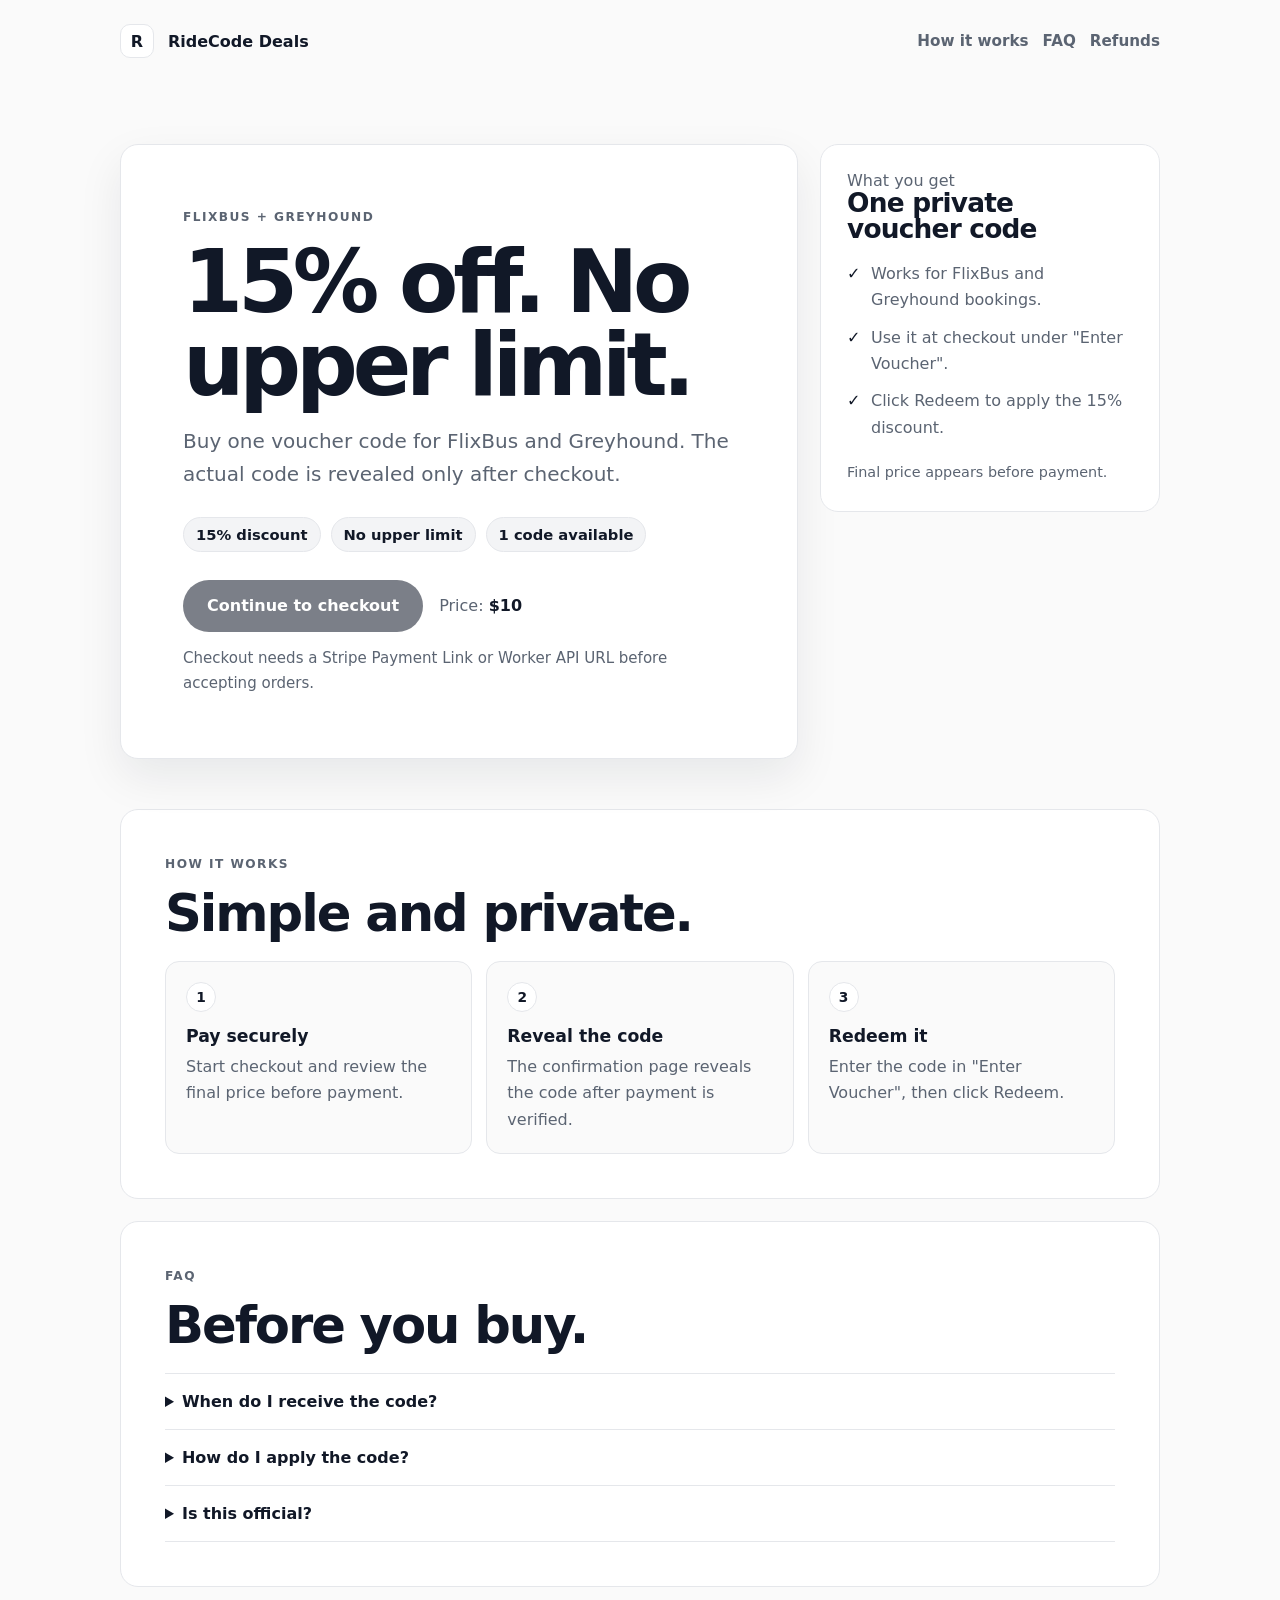
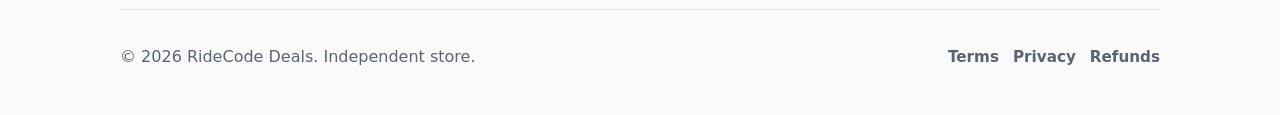
==== index.html @ 06319d0a "Simplify storefront design" ====
<!doctype html>
<html lang="en">
  <head>
    <meta charset="utf-8" />
    <meta name="viewport" content="width=device-width, initial-scale=1" />
    <meta
      name="description"
      content="Order an independent 15% FlixBus and Greyhound voucher code through secure checkout and reveal it after payment."
    />
    <title>RideCode Deals | 15% Off FlixBus & Greyhound</title>
    <link rel="stylesheet" href="styles.css" />
  </head>
  <body>
    <header class="site-header">
      <a class="brand" href="index.html" aria-label="RideCode Deals home">
        <span class="brand-mark">R</span>
        <span>RideCode Deals</span>
      </a>
      <nav aria-label="Primary navigation">
        <a href="#how-it-works">How it works</a>
        <a href="#faq">FAQ</a>
        <a href="refunds.html">Refunds</a>
      </nav>
    </header>

    <main>
      <section class="hero-section">
        <div class="hero-copy-block">
          <p class="eyebrow">FlixBus + Greyhound</p>
          <h1>15% off. No upper limit.</h1>
          <p class="hero-copy">
            Buy one voucher code for FlixBus and Greyhound. The actual code is
            revealed only after checkout.
          </p>

          <div class="offer-summary" aria-label="Offer details">
            <span>15% discount</span>
            <span>No upper limit</span>
            <span><strong id="code-count">1</strong> code available</span>
          </div>

          <div class="cta-row">
            <button class="primary-button checkout-button" type="button">
              Continue to checkout
            </button>
            <span class="price-inline">Price: <strong id="price">Loading...</strong></span>
          </div>
          <p class="status-message" role="status"></p>
        </div>

        <aside class="checkout-card" aria-live="polite">
          <span class="price-label">What you get</span>
          <h2>One private voucher code</h2>
          <ul class="check-list">
            <li>Works for FlixBus and Greyhound bookings.</li>
            <li>Use it at checkout under "Enter Voucher".</li>
            <li>Click Redeem to apply the 15% discount.</li>
          </ul>
          <p id="currency-note" class="quiet-note">Final price appears before payment.</p>
        </aside>
      </section>

      <section id="how-it-works" class="section-block">
        <div class="section-heading compact">
          <p class="eyebrow">How it works</p>
          <h2>Simple and private.</h2>
        </div>
        <div class="details-grid">
          <article>
            <span class="step-number">1</span>
            <h3>Pay securely</h3>
            <p>Start checkout and review the final price before payment.</p>
          </article>
          <article>
            <span class="step-number">2</span>
            <h3>Reveal the code</h3>
            <p>The confirmation page reveals the code after payment is verified.</p>
          </article>
          <article>
            <span class="step-number">3</span>
            <h3>Redeem it</h3>
            <p>Enter the code in "Enter Voucher", then click Redeem.</p>
          </article>
        </div>
      </section>

      <section id="faq" class="section-block faq-block">
        <div class="section-heading compact">
          <p class="eyebrow">FAQ</p>
          <h2>Before you buy.</h2>
        </div>
        <details>
          <summary>When do I receive the code?</summary>
          <p>The code is shown after payment is confirmed.</p>
        </details>
        <details>
          <summary>How do I apply the code?</summary>
          <p>During checkout, open "Enter Voucher", paste the code, and click Redeem.</p>
        </details>
        <details>
          <summary>Is this official?</summary>
          <p>
            No. This is an independent store and is not affiliated with,
            endorsed by, or sponsored by FlixBus or Greyhound.
          </p>
        </details>
      </section>
    </main>

    <footer class="site-footer">
      <p>© <span id="year"></span> RideCode Deals. Independent store.</p>
      <div>
        <a href="terms.html">Terms</a>
        <a href="privacy.html">Privacy</a>
        <a href="refunds.html">Refunds</a>
      </div>
    </footer>

    <script src="config.js"></script>
    <script src="app.js"></script>
  </body>
</html>
---- styles.css ----
:root {
  color-scheme: light;
  --bg: #fafafa;
  --surface: #ffffff;
  --ink: #111827;
  --muted: #5b6472;
  --line: #e5e7eb;
  --accent: #111827;
  --accent-hover: #2b3443;
  --soft: #f3f4f6;
  --radius: 18px;
  --shadow: 0 18px 45px rgba(17, 24, 39, 0.08);
}

* {
  box-sizing: border-box;
}

html {
  scroll-behavior: smooth;
}

body {
  margin: 0;
  min-height: 100vh;
  font-family:
    Inter, ui-sans-serif, system-ui, -apple-system, BlinkMacSystemFont, "Segoe UI",
    sans-serif;
  color: var(--ink);
  background: var(--bg);
}

a {
  color: inherit;
}

p,
li {
  color: var(--muted);
  line-height: 1.65;
}

h1,
h2,
h3,
p {
  margin-top: 0;
}

h1 {
  max-width: 780px;
  margin-bottom: 18px;
  font-size: clamp(2.7rem, 7vw, 5.4rem);
  line-height: 0.96;
  letter-spacing: -0.06em;
}

h2 {
  margin-bottom: 12px;
  font-size: clamp(1.8rem, 4vw, 3.2rem);
  line-height: 1;
  letter-spacing: -0.04em;
}

h3 {
  margin-bottom: 8px;
  font-size: 1.08rem;
}

.site-header,
.site-footer,
main,
.page-shell {
  width: min(1040px, calc(100% - 32px));
  margin: 0 auto;
}

.site-header,
.site-footer {
  display: flex;
  align-items: center;
  justify-content: space-between;
  gap: 18px;
}

.site-header {
  padding: 24px 0;
}

.site-footer {
  padding: 34px 0 44px;
  border-top: 1px solid var(--line);
}

.site-footer p {
  margin: 0;
}

.brand,
.site-header nav,
.site-footer div {
  display: flex;
  align-items: center;
  gap: 14px;
}

.brand {
  color: var(--ink);
  font-weight: 800;
  text-decoration: none;
}

.brand-mark {
  display: inline-grid;
  width: 34px;
  height: 34px;
  place-items: center;
  border: 1px solid var(--line);
  border-radius: 10px;
  background: var(--surface);
}

.site-header nav a,
.site-footer a,
.secondary-link {
  color: var(--muted);
  font-size: 0.95rem;
  font-weight: 650;
  text-decoration: none;
}

.site-header nav a:hover,
.site-footer a:hover,
.secondary-link:hover {
  color: var(--ink);
}

.hero-section {
  display: grid;
  grid-template-columns: minmax(0, 1fr) 340px;
  gap: 22px;
  align-items: start;
  padding: 62px 0 28px;
}

.hero-copy-block,
.checkout-card,
.section-block,
.hero-card,
.policy-card,
.notice-card {
  border: 1px solid var(--line);
  border-radius: var(--radius);
  background: var(--surface);
}

.hero-copy-block {
  padding: clamp(30px, 6vw, 62px);
  box-shadow: var(--shadow);
}

.checkout-card {
  position: sticky;
  top: 20px;
  padding: 26px;
}

.eyebrow {
  margin: 0 0 14px;
  color: var(--muted);
  font-size: 0.76rem;
  font-weight: 800;
  letter-spacing: 0.12em;
  text-transform: uppercase;
}

.hero-copy {
  max-width: 650px;
  margin-bottom: 26px;
  font-size: clamp(1.05rem, 2vw, 1.25rem);
}

.offer-summary {
  display: flex;
  flex-wrap: wrap;
  gap: 10px;
  margin-bottom: 28px;
}

.offer-summary span {
  padding: 8px 12px;
  border: 1px solid var(--line);
  border-radius: 999px;
  color: var(--ink);
  background: var(--soft);
  font-size: 0.92rem;
  font-weight: 700;
}

.cta-row {
  display: flex;
  flex-wrap: wrap;
  align-items: center;
  gap: 16px;
}

.primary-button,
.secondary-button {
  display: inline-flex;
  align-items: center;
  justify-content: center;
  min-height: 52px;
  padding: 0 24px;
  border: 0;
  border-radius: 999px;
  font: inherit;
  font-weight: 800;
  cursor: pointer;
  transition:
    background 160ms ease,
    opacity 160ms ease,
    transform 160ms ease;
}

.primary-button {
  color: #fff;
  background: var(--accent);
}

.secondary-button {
  margin-top: 16px;
  color: #fff;
  background: var(--accent);
}

.primary-button:hover,
.secondary-button:hover {
  background: var(--accent-hover);
  transform: translateY(-1px);
}

.primary-button:disabled,
.secondary-button:disabled {
  cursor: not-allowed;
  opacity: 0.55;
  transform: none;
}

.link-button {
  text-decoration: none;
}

.price-inline,
.price-label,
.quiet-note,
.status-message {
  color: var(--muted);
}

.price-inline strong,
#price {
  color: var(--ink);
}

.status-message {
  min-height: 22px;
  margin: 14px 0 0;
  font-size: 0.94rem;
}

.checkout-card h2 {
  margin-bottom: 18px;
  font-size: 1.65rem;
  letter-spacing: -0.03em;
}

.check-list,
.policy-list {
  display: grid;
  gap: 11px;
  margin: 0;
  padding: 0;
  list-style: none;
}

.check-list li,
.policy-list li {
  position: relative;
  padding-left: 24px;
}

.check-list li::before,
.policy-list li::before {
  position: absolute;
  left: 0;
  color: var(--ink);
  content: "✓";
  font-weight: 900;
}

.quiet-note {
  margin: 20px 0 0;
  font-size: 0.9rem;
}

.section-block,
.policy-card,
.hero-card {
  margin: 22px 0;
  padding: clamp(24px, 5vw, 44px);
}

.section-heading.compact {
  max-width: 620px;
  margin-bottom: 22px;
}

.details-grid {
  display: grid;
  grid-template-columns: repeat(3, minmax(0, 1fr));
  gap: 14px;
}

.details-grid article {
  padding: 20px;
  border: 1px solid var(--line);
  border-radius: 14px;
  background: var(--bg);
}

.details-grid p {
  margin-bottom: 0;
}

.step-number {
  display: inline-grid;
  width: 30px;
  height: 30px;
  margin-bottom: 14px;
  place-items: center;
  border: 1px solid var(--line);
  border-radius: 50%;
  color: var(--ink);
  background: var(--surface);
  font-size: 0.86rem;
  font-weight: 800;
}

.faq-block details {
  border-top: 1px solid var(--line);
}

.faq-block details:last-child {
  border-bottom: 1px solid var(--line);
}

.faq-block summary {
  cursor: pointer;
  padding: 18px 0;
  font-weight: 800;
}

.faq-block details p {
  max-width: 720px;
  margin-bottom: 20px;
}

.page-shell {
  padding: 42px 0;
}

.page-shell.narrow {
  width: min(720px, calc(100% - 32px));
}

.hero-card,
.policy-card {
  box-shadow: var(--shadow);
}

.notice-card {
  margin-top: 18px;
  padding: 16px 18px;
  color: var(--muted);
}

.redeem-note {
  box-shadow: none;
}

.code-panel {
  display: flex;
  flex-direction: column;
  align-items: flex-start;
  max-width: 500px;
  padding: 20px;
  border: 1px solid var(--line);
  border-radius: 14px;
  background: var(--bg);
}

.code-panel code {
  margin-top: 6px;
  color: var(--ink);
  font-size: clamp(1.8rem, 6vw, 3rem);
  font-weight: 900;
  letter-spacing: 0.04em;
  word-break: break-all;
}

.hidden {
  display: none;
}

@media (max-width: 840px) {
  .hero-section,
  .details-grid {
    grid-template-columns: 1fr;
  }

  .checkout-card {
    position: static;
  }
}

@media (max-width: 640px) {
  .site-header,
  .site-footer {
    align-items: flex-start;
    flex-direction: column;
  }

  .site-header nav,
  .site-footer div {
    flex-wrap: wrap;
  }

  .hero-section {
    padding-top: 28px;
  }

  h1 {
    font-size: clamp(2.4rem, 16vw, 4rem);
  }
}
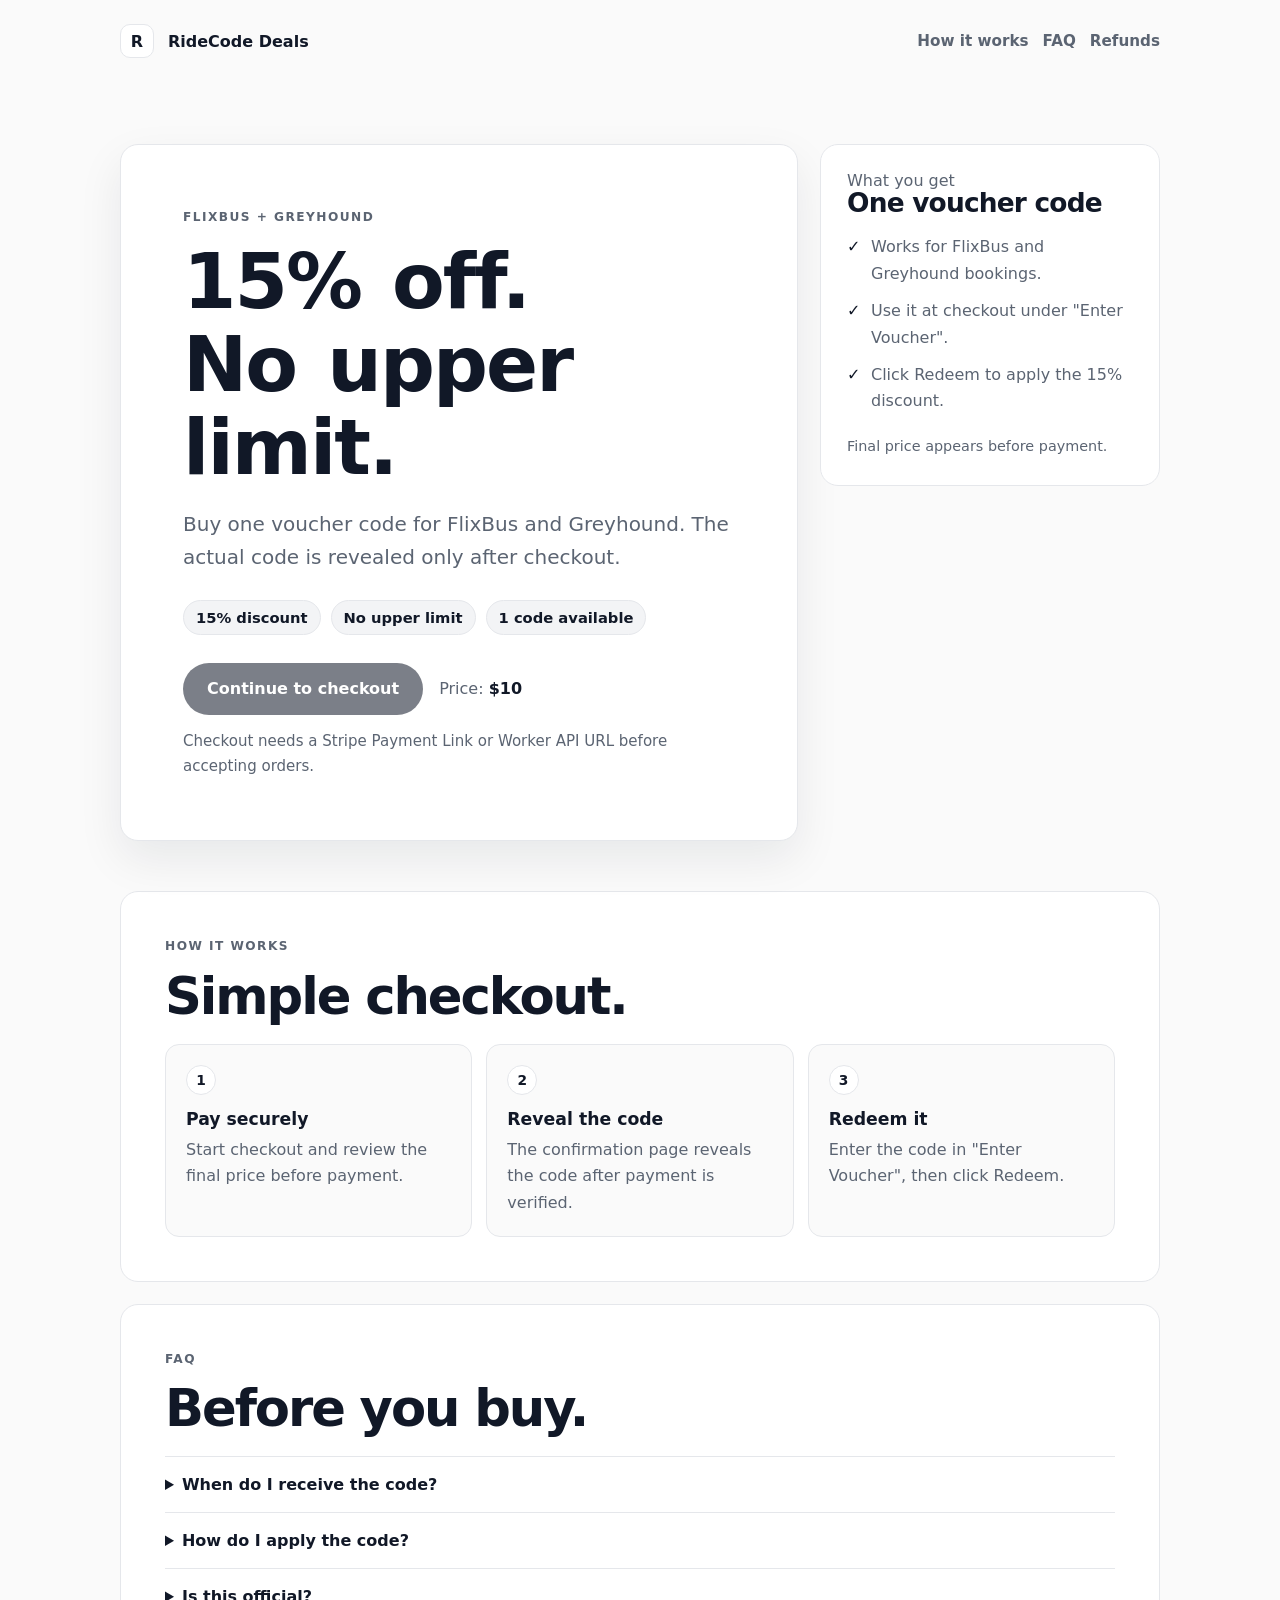
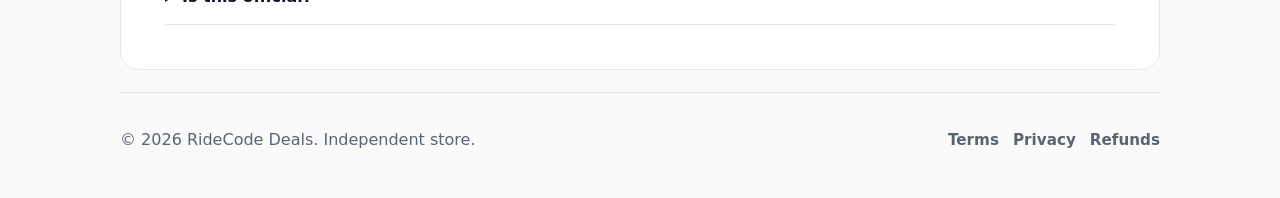
==== commit c9be8694: "Improve hero typography" ====
--- a/index.html
+++ b/index.html
@@ -27,7 +27,10 @@
       <section class="hero-section">
         <div class="hero-copy-block">
           <p class="eyebrow">FlixBus + Greyhound</p>
-          <h1>15% off. No upper limit.</h1>
+          <h1>
+            <span>15% off.</span>
+            <span>No upper limit.</span>
+          </h1>
           <p class="hero-copy">
             Buy one voucher code for FlixBus and Greyhound. The actual code is
             revealed only after checkout.
@@ -50,7 +53,7 @@
 
         <aside class="checkout-card" aria-live="polite">
           <span class="price-label">What you get</span>
-          <h2>One private voucher code</h2>
+          <h2>One voucher code</h2>
           <ul class="check-list">
             <li>Works for FlixBus and Greyhound bookings.</li>
             <li>Use it at checkout under "Enter Voucher".</li>
@@ -63,7 +66,7 @@
       <section id="how-it-works" class="section-block">
         <div class="section-heading compact">
           <p class="eyebrow">How it works</p>
-          <h2>Simple and private.</h2>
+          <h2>Simple checkout.</h2>
         </div>
         <div class="details-grid">
           <article>
--- a/styles.css
+++ b/styles.css
@@ -50,9 +50,14 @@
 h1 {
   max-width: 780px;
   margin-bottom: 18px;
-  font-size: clamp(2.7rem, 7vw, 5.4rem);
-  line-height: 0.96;
-  letter-spacing: -0.06em;
+  font-size: clamp(2.5rem, 6.2vw, 4.8rem);
+  line-height: 1.08;
+  letter-spacing: -0.025em;
+  word-spacing: 0.08em;
+}
+
+h1 span {
+  display: block;
 }
 
 h2 {
@@ -440,6 +445,6 @@
   }
 
   h1 {
-    font-size: clamp(2.4rem, 16vw, 4rem);
-  }
-}
+    font-size: clamp(2.25rem, 13vw, 3.6rem);
+  }
+}
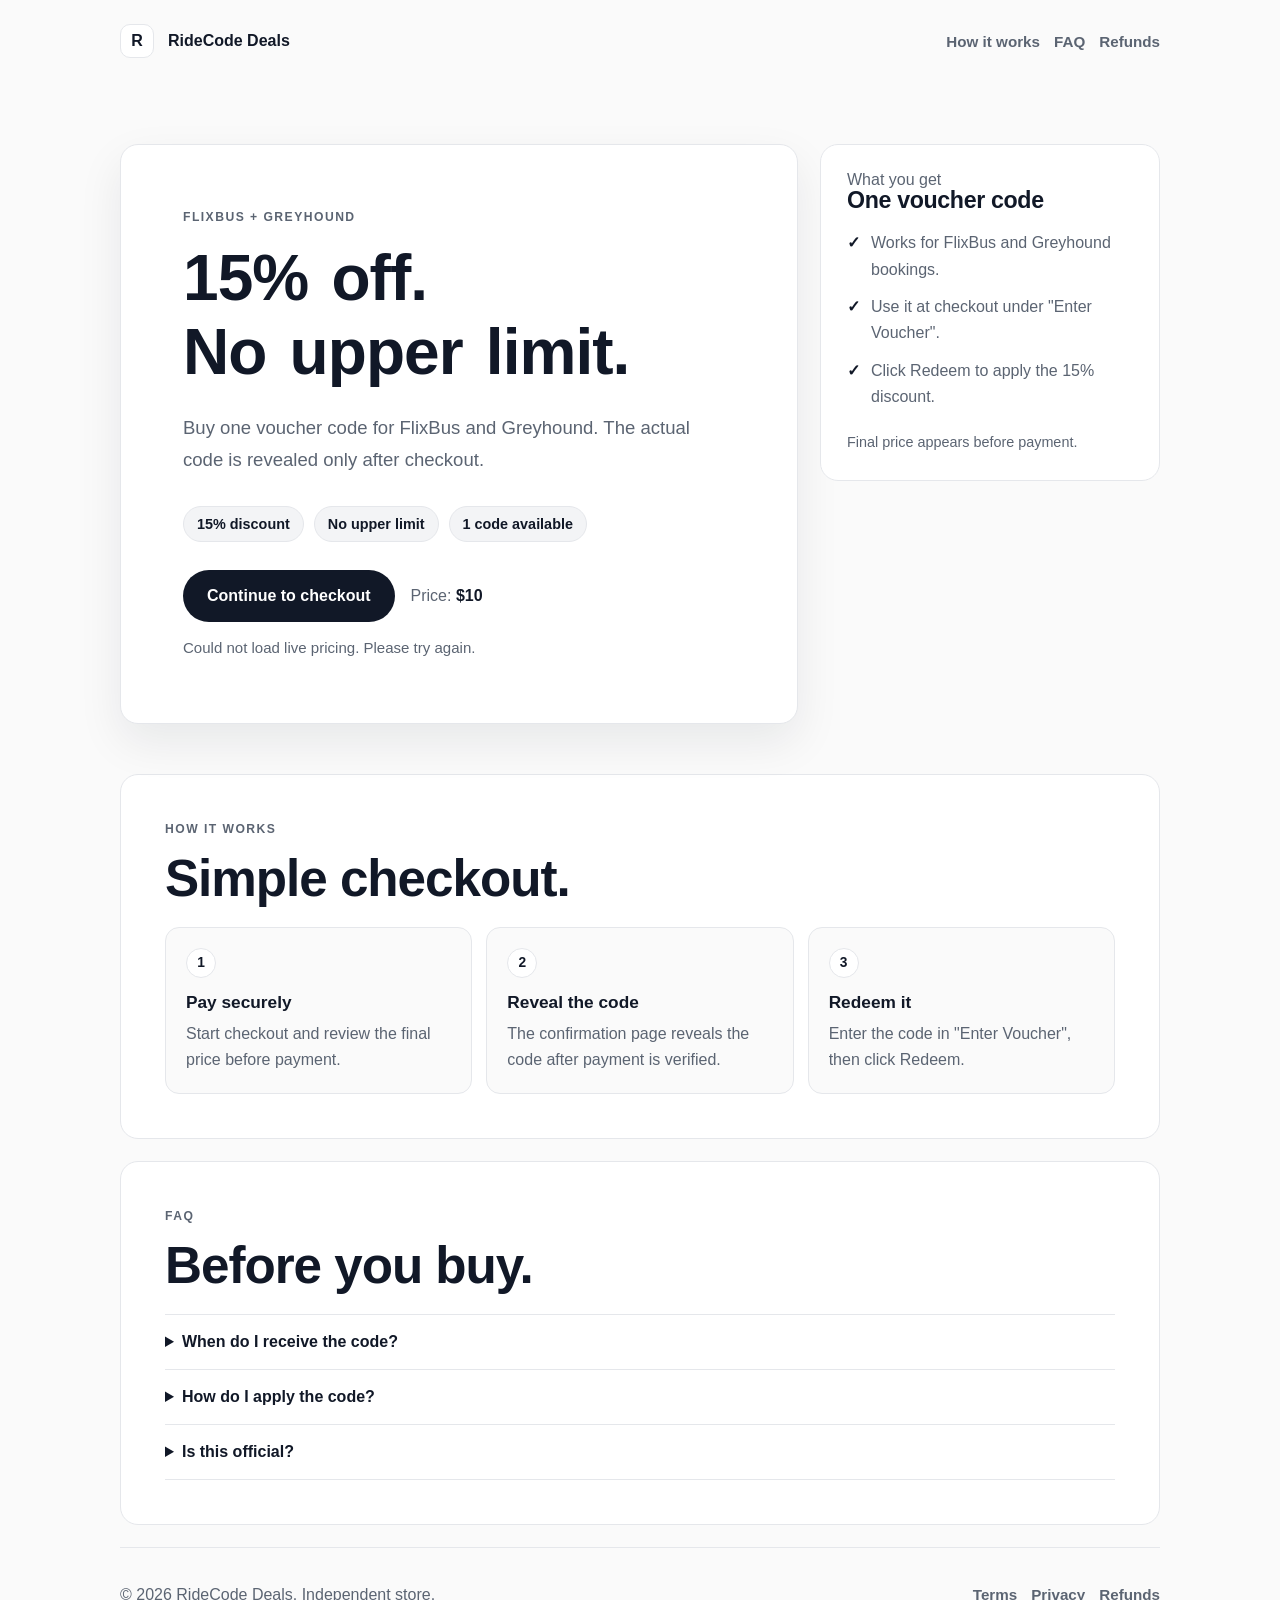
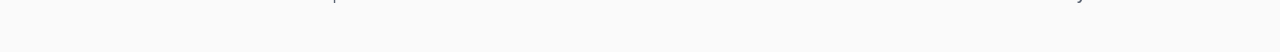
==== commit a7f09bb7: "Add search indexing metadata" ====
--- a/index.html
+++ b/index.html
@@ -7,8 +7,32 @@
       name="description"
       content="Order an independent 15% FlixBus and Greyhound voucher code through secure checkout and reveal it after payment."
     />
+    <link rel="canonical" href="https://flixbusdiscount.github.io/" />
+    <meta property="og:type" content="website" />
+    <meta property="og:site_name" content="RideCode Deals" />
+    <meta property="og:title" content="15% Off FlixBus & Greyhound | RideCode Deals" />
+    <meta
+      property="og:description"
+      content="Order an independent 15% FlixBus and Greyhound voucher code through secure checkout and reveal it after payment."
+    />
+    <meta property="og:url" content="https://flixbusdiscount.github.io/" />
+    <meta name="twitter:card" content="summary" />
+    <meta name="twitter:title" content="15% Off FlixBus & Greyhound | RideCode Deals" />
+    <meta
+      name="twitter:description"
+      content="Order an independent 15% FlixBus and Greyhound voucher code through secure checkout and reveal it after payment."
+    />
     <title>RideCode Deals | 15% Off FlixBus & Greyhound</title>
     <link rel="stylesheet" href="styles.css" />
+    <script type="application/ld+json">
+      {
+        "@context": "https://schema.org",
+        "@type": "WebSite",
+        "name": "RideCode Deals",
+        "url": "https://flixbusdiscount.github.io/",
+        "description": "Independent checkout for a 15% FlixBus and Greyhound voucher code."
+      }
+    </script>
   </head>
   <body>
     <header class="site-header">
--- a/styles.css
+++ b/styles.css
@@ -24,7 +24,7 @@
   margin: 0;
   min-height: 100vh;
   font-family:
-    Inter, ui-sans-serif, system-ui, -apple-system, BlinkMacSystemFont, "Segoe UI",
+    -apple-system, BlinkMacSystemFont, "Segoe UI", Roboto, Helvetica, Arial,
     sans-serif;
   color: var(--ink);
   background: var(--bg);
@@ -48,12 +48,13 @@
 }
 
 h1 {
-  max-width: 780px;
-  margin-bottom: 18px;
-  font-size: clamp(2.5rem, 6.2vw, 4.8rem);
-  line-height: 1.08;
-  letter-spacing: -0.025em;
-  word-spacing: 0.08em;
+  max-width: 720px;
+  margin-bottom: 22px;
+  font-size: clamp(2.2rem, 5.2vw, 4rem);
+  font-weight: 750;
+  line-height: 1.16;
+  letter-spacing: -0.015em;
+  word-spacing: 0.1em;
 }
 
 h1 span {
@@ -63,8 +64,9 @@
 h2 {
   margin-bottom: 12px;
   font-size: clamp(1.8rem, 4vw, 3.2rem);
+  font-weight: 720;
   line-height: 1;
-  letter-spacing: -0.04em;
+  letter-spacing: -0.02em;
 }
 
 h3 {
@@ -181,8 +183,9 @@
 
 .hero-copy {
   max-width: 650px;
-  margin-bottom: 26px;
-  font-size: clamp(1.05rem, 2vw, 1.25rem);
+  margin-bottom: 30px;
+  font-size: clamp(1rem, 1.6vw, 1.16rem);
+  line-height: 1.75;
 }
 
 .offer-summary {
@@ -193,12 +196,12 @@
 }
 
 .offer-summary span {
-  padding: 8px 12px;
+  padding: 9px 13px;
   border: 1px solid var(--line);
   border-radius: 999px;
   color: var(--ink);
   background: var(--soft);
-  font-size: 0.92rem;
+  font-size: 0.9rem;
   font-weight: 700;
 }
 
@@ -275,8 +278,8 @@
 
 .checkout-card h2 {
   margin-bottom: 18px;
-  font-size: 1.65rem;
-  letter-spacing: -0.03em;
+  font-size: 1.45rem;
+  letter-spacing: -0.015em;
 }
 
 .check-list,
@@ -445,6 +448,6 @@
   }
 
   h1 {
-    font-size: clamp(2.25rem, 13vw, 3.6rem);
-  }
-}
+    font-size: clamp(2.05rem, 11vw, 3.1rem);
+  }
+}
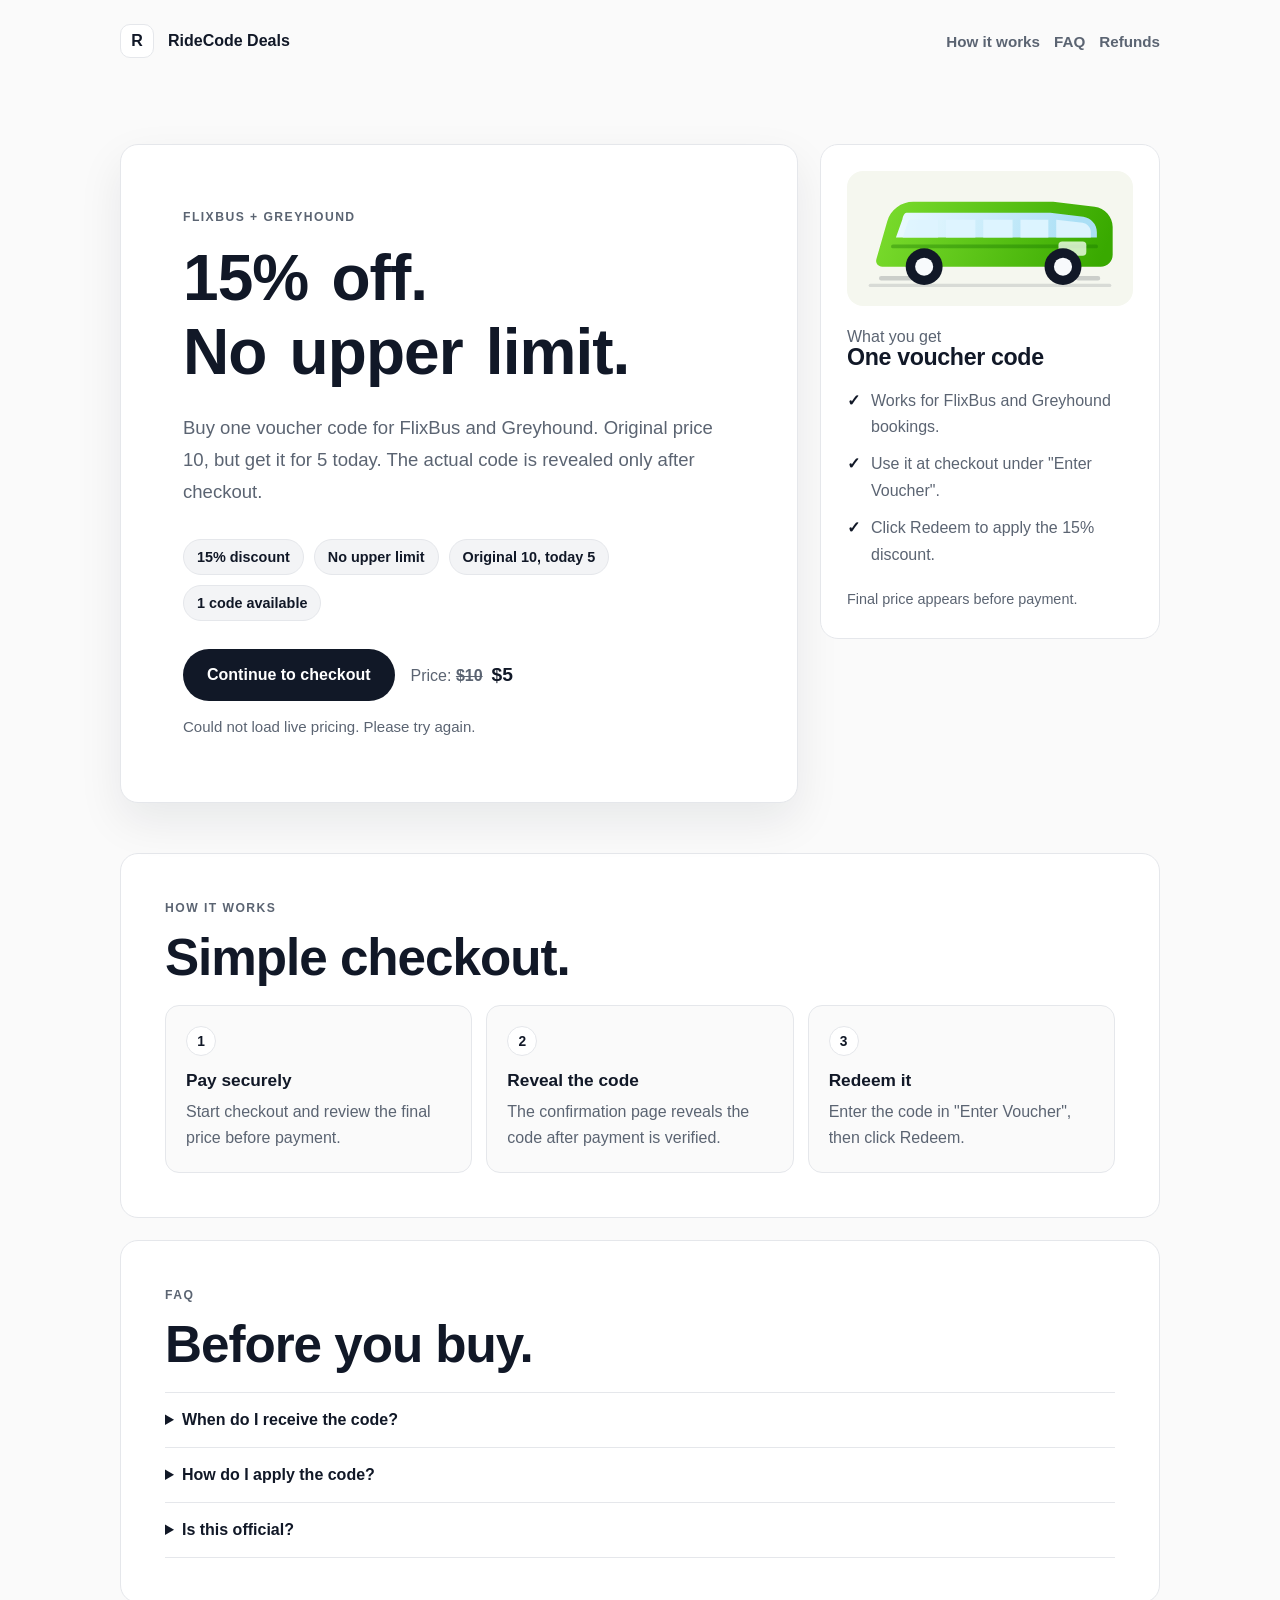
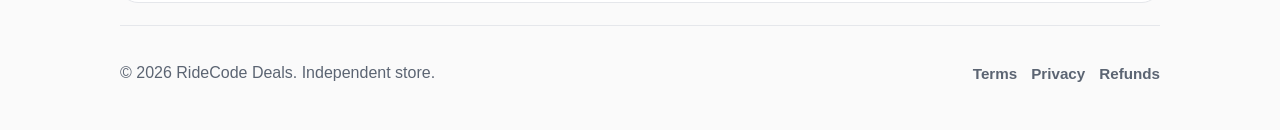
==== commit af81d92f: "Update sale pricing and refund policy" ====
--- a/index.html
+++ b/index.html
@@ -5,7 +5,7 @@
     <meta name="viewport" content="width=device-width, initial-scale=1" />
     <meta
       name="description"
-      content="Order an independent 15% FlixBus and Greyhound voucher code through secure checkout and reveal it after payment."
+      content="Order an independent 15% FlixBus and Greyhound voucher code through secure checkout. Original price 10, today 5."
     />
     <link rel="canonical" href="https://flixbusdiscount.github.io/" />
     <meta property="og:type" content="website" />
@@ -13,14 +13,14 @@
     <meta property="og:title" content="15% Off FlixBus & Greyhound | RideCode Deals" />
     <meta
       property="og:description"
-      content="Order an independent 15% FlixBus and Greyhound voucher code through secure checkout and reveal it after payment."
+      content="Order an independent 15% FlixBus and Greyhound voucher code through secure checkout. Original price 10, today 5."
     />
     <meta property="og:url" content="https://flixbusdiscount.github.io/" />
     <meta name="twitter:card" content="summary" />
     <meta name="twitter:title" content="15% Off FlixBus & Greyhound | RideCode Deals" />
     <meta
       name="twitter:description"
-      content="Order an independent 15% FlixBus and Greyhound voucher code through secure checkout and reveal it after payment."
+      content="Order an independent 15% FlixBus and Greyhound voucher code through secure checkout. Original price 10, today 5."
     />
     <title>RideCode Deals | 15% Off FlixBus & Greyhound</title>
     <link rel="stylesheet" href="styles.css" />
@@ -30,7 +30,7 @@
         "@type": "WebSite",
         "name": "RideCode Deals",
         "url": "https://flixbusdiscount.github.io/",
-        "description": "Independent checkout for a 15% FlixBus and Greyhound voucher code."
+        "description": "Independent checkout for a 15% FlixBus and Greyhound voucher code. Original price 10, today 5."
       }
     </script>
   </head>
@@ -56,13 +56,15 @@
             <span>No upper limit.</span>
           </h1>
           <p class="hero-copy">
-            Buy one voucher code for FlixBus and Greyhound. The actual code is
-            revealed only after checkout.
+            Buy one voucher code for FlixBus and Greyhound. Original price 10,
+            but get it for 5 today. The actual code is revealed only after
+            checkout.
           </p>
 
           <div class="offer-summary" aria-label="Offer details">
             <span>15% discount</span>
             <span>No upper limit</span>
+            <span>Original 10, today 5</span>
             <span><strong id="code-count">1</strong> code available</span>
           </div>
 
@@ -76,6 +78,11 @@
         </div>
 
         <aside class="checkout-card" aria-live="polite">
+          <img
+            class="bus-visual"
+            src="bus-illustration.svg"
+            alt="Green intercity coach bus illustration"
+          />
           <span class="price-label">What you get</span>
           <h2>One voucher code</h2>
           <ul class="check-list">
--- a/styles.css
+++ b/styles.css
@@ -170,6 +170,14 @@
   position: sticky;
   top: 20px;
   padding: 26px;
+}
+
+.bus-visual {
+  display: block;
+  width: 100%;
+  height: auto;
+  margin-bottom: 22px;
+  border-radius: 16px;
 }
 
 .eyebrow {
@@ -265,6 +273,23 @@
   color: var(--muted);
 }
 
+.price-inline strong {
+  display: inline-flex;
+  align-items: baseline;
+  gap: 9px;
+}
+
+.old-price {
+  color: var(--muted);
+  font-weight: 700;
+  text-decoration: line-through;
+}
+
+.sale-price {
+  color: var(--ink);
+  font-size: 1.2em;
+}
+
 .price-inline strong,
 #price {
   color: var(--ink);
@@ -386,6 +411,24 @@
   box-shadow: var(--shadow);
 }
 
+.policy-card h2 {
+  margin: 30px 0 12px;
+  font-size: 1.35rem;
+  line-height: 1.2;
+  letter-spacing: -0.01em;
+}
+
+.policy-date {
+  margin-bottom: 22px;
+  color: var(--muted);
+  font-size: 0.94rem;
+}
+
+.policy-card a {
+  color: var(--ink);
+  font-weight: 700;
+}
+
 .notice-card {
   margin-top: 18px;
   padding: 16px 18px;
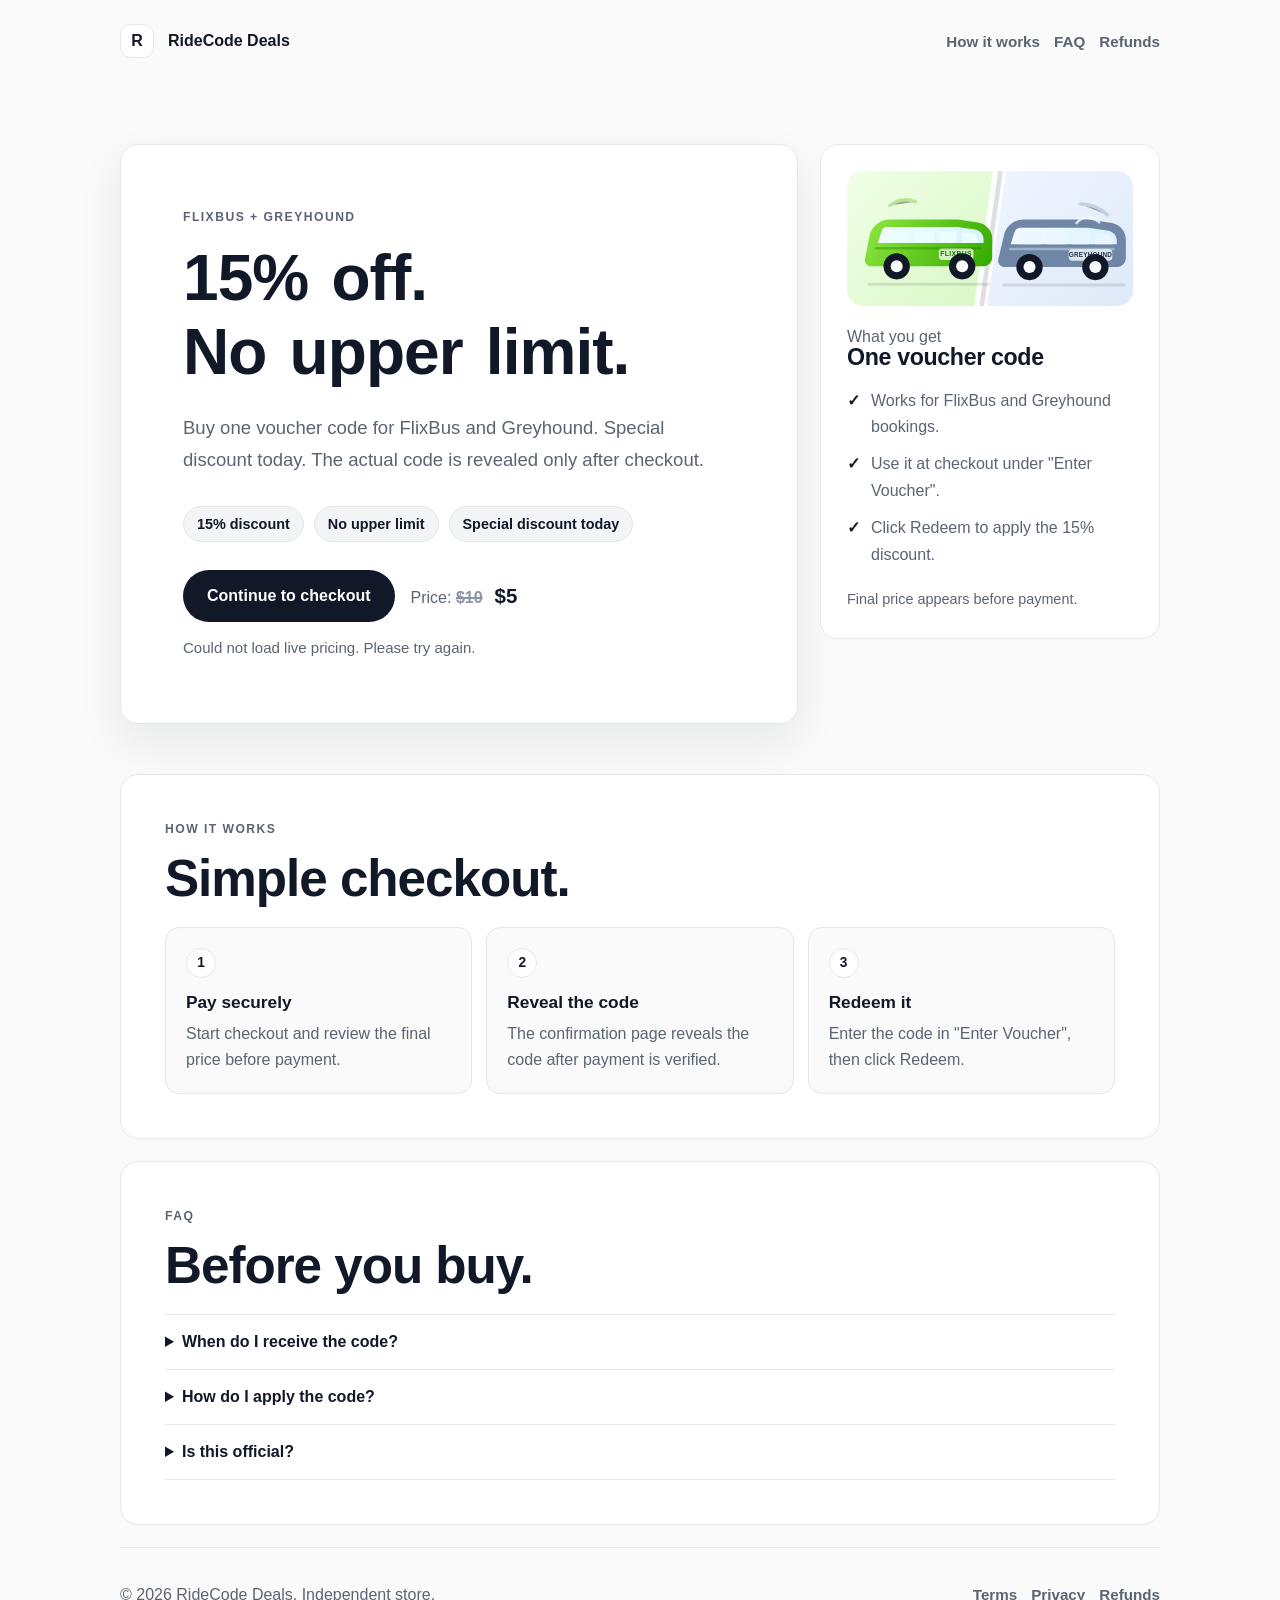
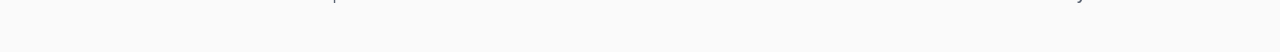
==== commit c20ed689: "Update hero illustration and copy" ====
--- a/index.html
+++ b/index.html
@@ -5,7 +5,7 @@
     <meta name="viewport" content="width=device-width, initial-scale=1" />
     <meta
       name="description"
-      content="Order an independent 15% FlixBus and Greyhound voucher code through secure checkout. Original price 10, today 5."
+      content="Order an independent 15% FlixBus and Greyhound voucher code through secure checkout. Special discount today."
     />
     <link rel="canonical" href="https://flixbusdiscount.github.io/" />
     <meta property="og:type" content="website" />
@@ -13,14 +13,14 @@
     <meta property="og:title" content="15% Off FlixBus & Greyhound | RideCode Deals" />
     <meta
       property="og:description"
-      content="Order an independent 15% FlixBus and Greyhound voucher code through secure checkout. Original price 10, today 5."
+      content="Order an independent 15% FlixBus and Greyhound voucher code through secure checkout. Special discount today."
     />
     <meta property="og:url" content="https://flixbusdiscount.github.io/" />
     <meta name="twitter:card" content="summary" />
     <meta name="twitter:title" content="15% Off FlixBus & Greyhound | RideCode Deals" />
     <meta
       name="twitter:description"
-      content="Order an independent 15% FlixBus and Greyhound voucher code through secure checkout. Original price 10, today 5."
+      content="Order an independent 15% FlixBus and Greyhound voucher code through secure checkout. Special discount today."
     />
     <title>RideCode Deals | 15% Off FlixBus & Greyhound</title>
     <link rel="stylesheet" href="styles.css" />
@@ -30,7 +30,7 @@
         "@type": "WebSite",
         "name": "RideCode Deals",
         "url": "https://flixbusdiscount.github.io/",
-        "description": "Independent checkout for a 15% FlixBus and Greyhound voucher code. Original price 10, today 5."
+        "description": "Independent checkout for a 15% FlixBus and Greyhound voucher code. Special discount today."
       }
     </script>
   </head>
@@ -56,16 +56,14 @@
             <span>No upper limit.</span>
           </h1>
           <p class="hero-copy">
-            Buy one voucher code for FlixBus and Greyhound. Original price 10,
-            but get it for 5 today. The actual code is revealed only after
-            checkout.
+            Buy one voucher code for FlixBus and Greyhound. Special discount
+            today. The actual code is revealed only after checkout.
           </p>
 
           <div class="offer-summary" aria-label="Offer details">
             <span>15% discount</span>
             <span>No upper limit</span>
-            <span>Original 10, today 5</span>
-            <span><strong id="code-count">1</strong> code available</span>
+            <span>Special discount today</span>
           </div>
 
           <div class="cta-row">
@@ -81,7 +79,7 @@
           <img
             class="bus-visual"
             src="bus-illustration.svg"
-            alt="Green intercity coach bus illustration"
+            alt="Cartoon FlixBus and Greyhound buses separated by a tilted divider"
           />
           <span class="price-label">What you get</span>
           <h2>One voucher code</h2>
--- a/styles.css
+++ b/styles.css
@@ -276,18 +276,22 @@
 .price-inline strong {
   display: inline-flex;
   align-items: baseline;
-  gap: 9px;
+  gap: 12px;
+  white-space: nowrap;
 }
 
 .old-price {
-  color: var(--muted);
+  color: #8a93a3;
   font-weight: 700;
   text-decoration: line-through;
+  text-decoration-color: #8a93a3;
+  text-decoration-thickness: 2px;
 }
 
 .sale-price {
   color: var(--ink);
-  font-size: 1.2em;
+  font-size: 1.28em;
+  font-weight: 900;
 }
 
 .price-inline strong,
@@ -412,10 +416,10 @@
 }
 
 .policy-card h2 {
-  margin: 30px 0 12px;
-  font-size: 1.35rem;
+  margin: 26px 0 10px;
+  font-size: 1.12rem;
   line-height: 1.2;
-  letter-spacing: -0.01em;
+  letter-spacing: 0;
 }
 
 .policy-date {
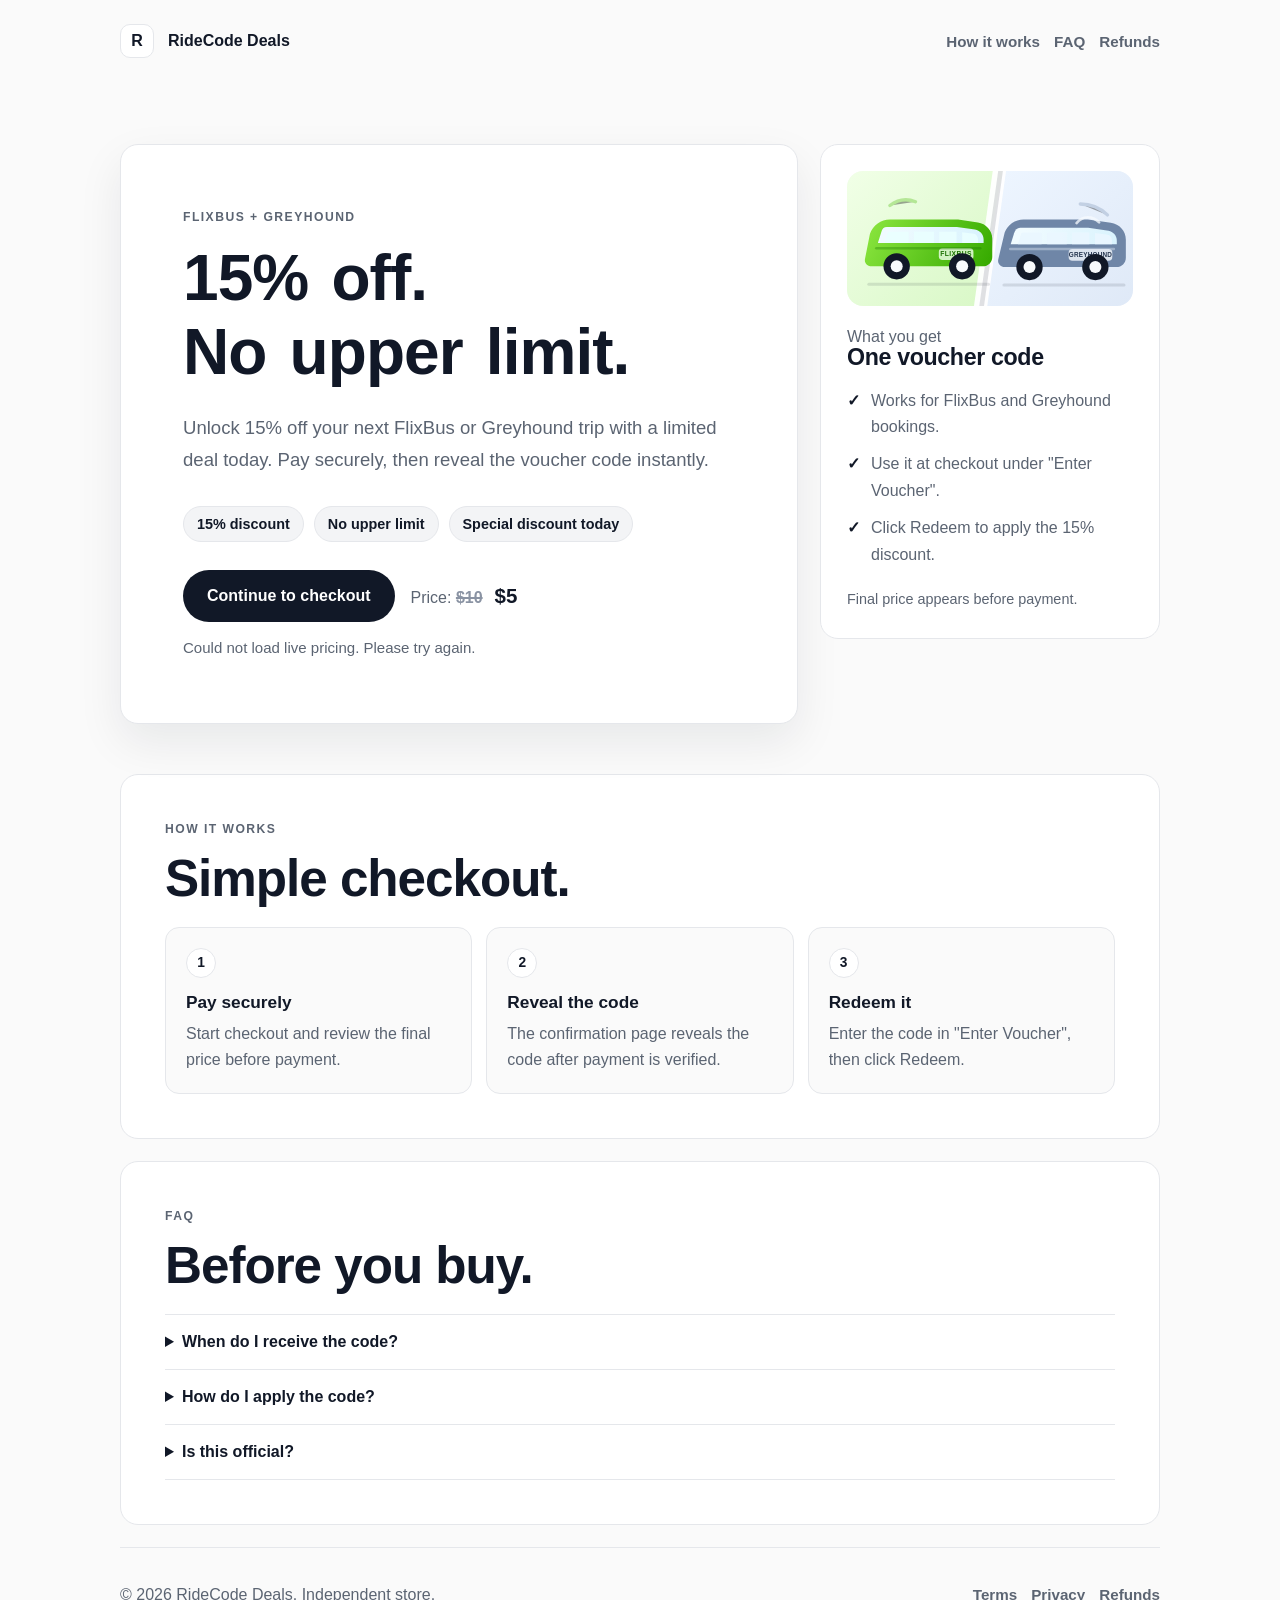
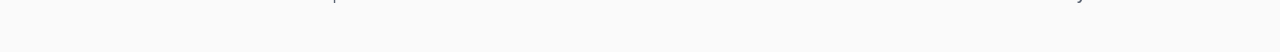
==== commit 563c0719: "Rewrite homepage offer copy" ====
--- a/index.html
+++ b/index.html
@@ -56,8 +56,8 @@
             <span>No upper limit.</span>
           </h1>
           <p class="hero-copy">
-            Buy one voucher code for FlixBus and Greyhound. Special discount
-            today. The actual code is revealed only after checkout.
+            Unlock 15% off your next FlixBus or Greyhound trip with a limited
+            deal today. Pay securely, then reveal the voucher code instantly.
           </p>
 
           <div class="offer-summary" aria-label="Offer details">
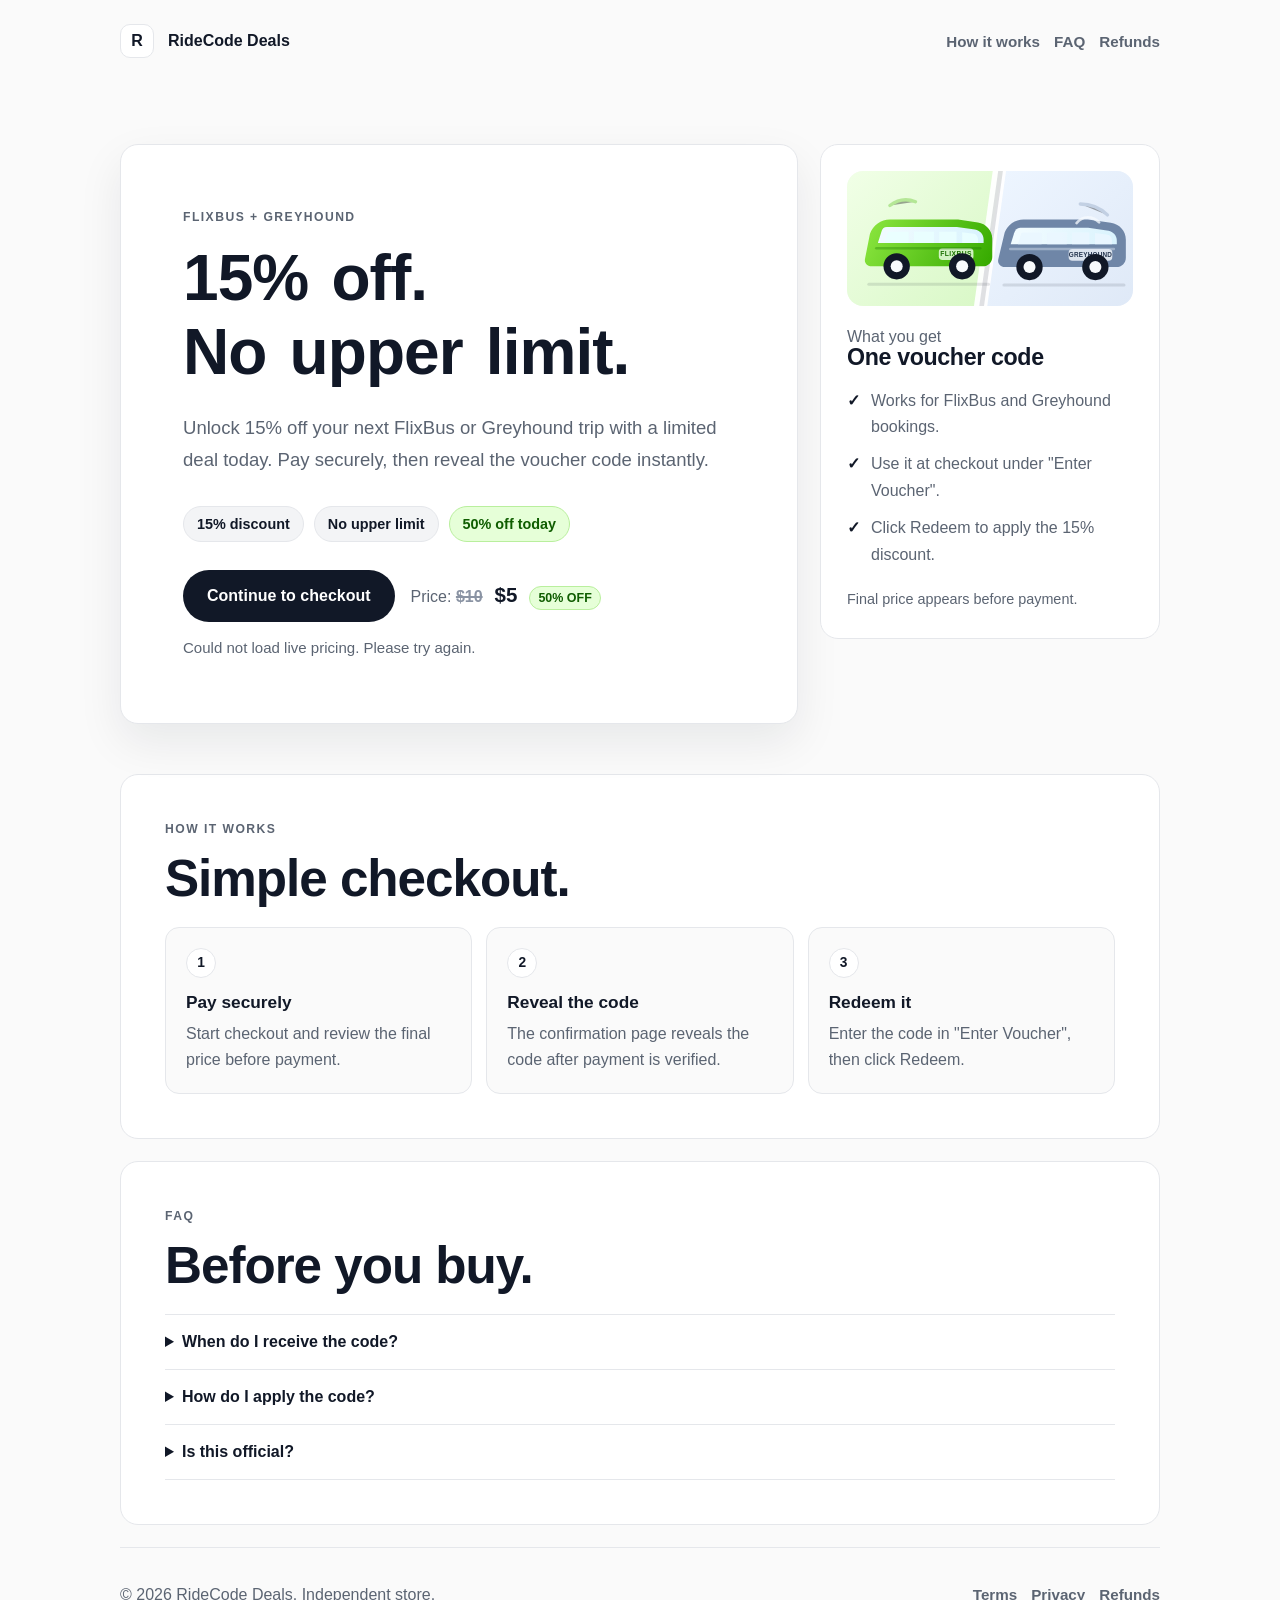
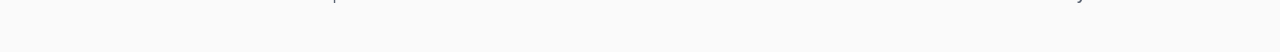
==== commit 37086bd8: "Add localized sale price display" ====
--- a/index.html
+++ b/index.html
@@ -63,7 +63,7 @@
           <div class="offer-summary" aria-label="Offer details">
             <span>15% discount</span>
             <span>No upper limit</span>
-            <span>Special discount today</span>
+            <span class="sale-chip">50% off today</span>
           </div>
 
           <div class="cta-row">
--- a/styles.css
+++ b/styles.css
@@ -294,6 +294,25 @@
   font-weight: 900;
 }
 
+.sale-badge,
+.offer-summary .sale-chip {
+  color: #0f5d00;
+  background: #e6ffd8;
+}
+
+.offer-summary .sale-chip {
+  border-color: #b9ef9d;
+}
+
+.sale-badge {
+  padding: 4px 8px;
+  border: 1px solid #b9ef9d;
+  border-radius: 999px;
+  font-size: 0.78rem;
+  font-weight: 900;
+  text-transform: uppercase;
+}
+
 .price-inline strong,
 #price {
   color: var(--ink);
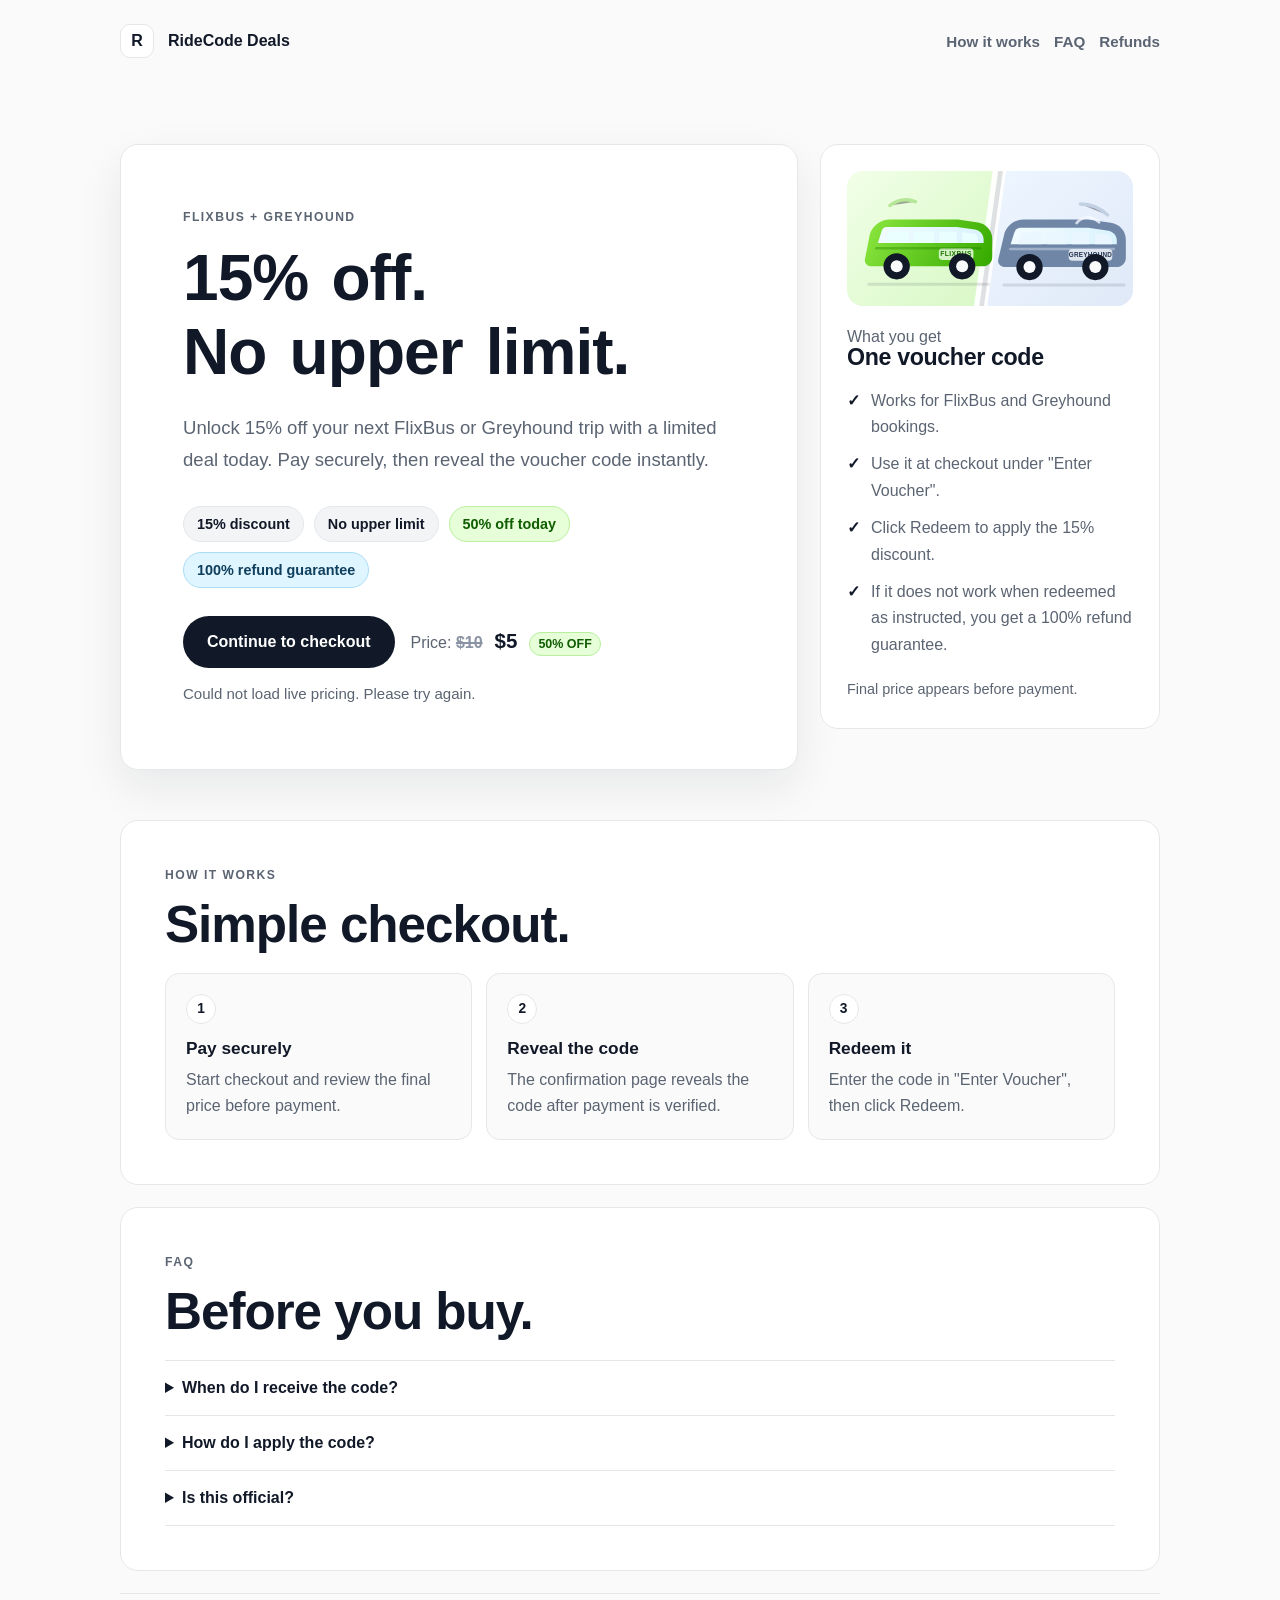
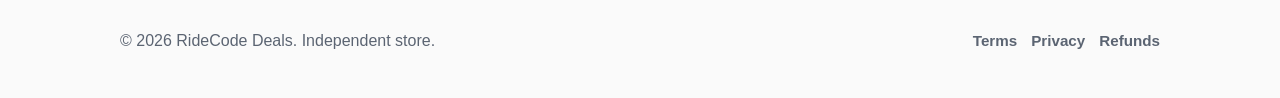
==== commit 0ddac87f: "Add refund guarantee messaging" ====
--- a/index.html
+++ b/index.html
@@ -64,6 +64,7 @@
             <span>15% discount</span>
             <span>No upper limit</span>
             <span class="sale-chip">50% off today</span>
+            <span class="guarantee-chip">100% refund guarantee</span>
           </div>
 
           <div class="cta-row">
@@ -87,6 +88,7 @@
             <li>Works for FlixBus and Greyhound bookings.</li>
             <li>Use it at checkout under "Enter Voucher".</li>
             <li>Click Redeem to apply the 15% discount.</li>
+            <li>If it does not work when redeemed as instructed, you get a 100% refund guarantee.</li>
           </ul>
           <p id="currency-note" class="quiet-note">Final price appears before payment.</p>
         </aside>
--- a/styles.css
+++ b/styles.css
@@ -295,13 +295,21 @@
 }
 
 .sale-badge,
-.offer-summary .sale-chip {
+.offer-summary .sale-chip,
+.offer-summary .guarantee-chip {
   color: #0f5d00;
   background: #e6ffd8;
 }
 
-.offer-summary .sale-chip {
+.offer-summary .sale-chip,
+.offer-summary .guarantee-chip {
   border-color: #b9ef9d;
+}
+
+.offer-summary .guarantee-chip {
+  color: #0f3f5d;
+  background: #dff5ff;
+  border-color: #a9def5;
 }
 
 .sale-badge {
